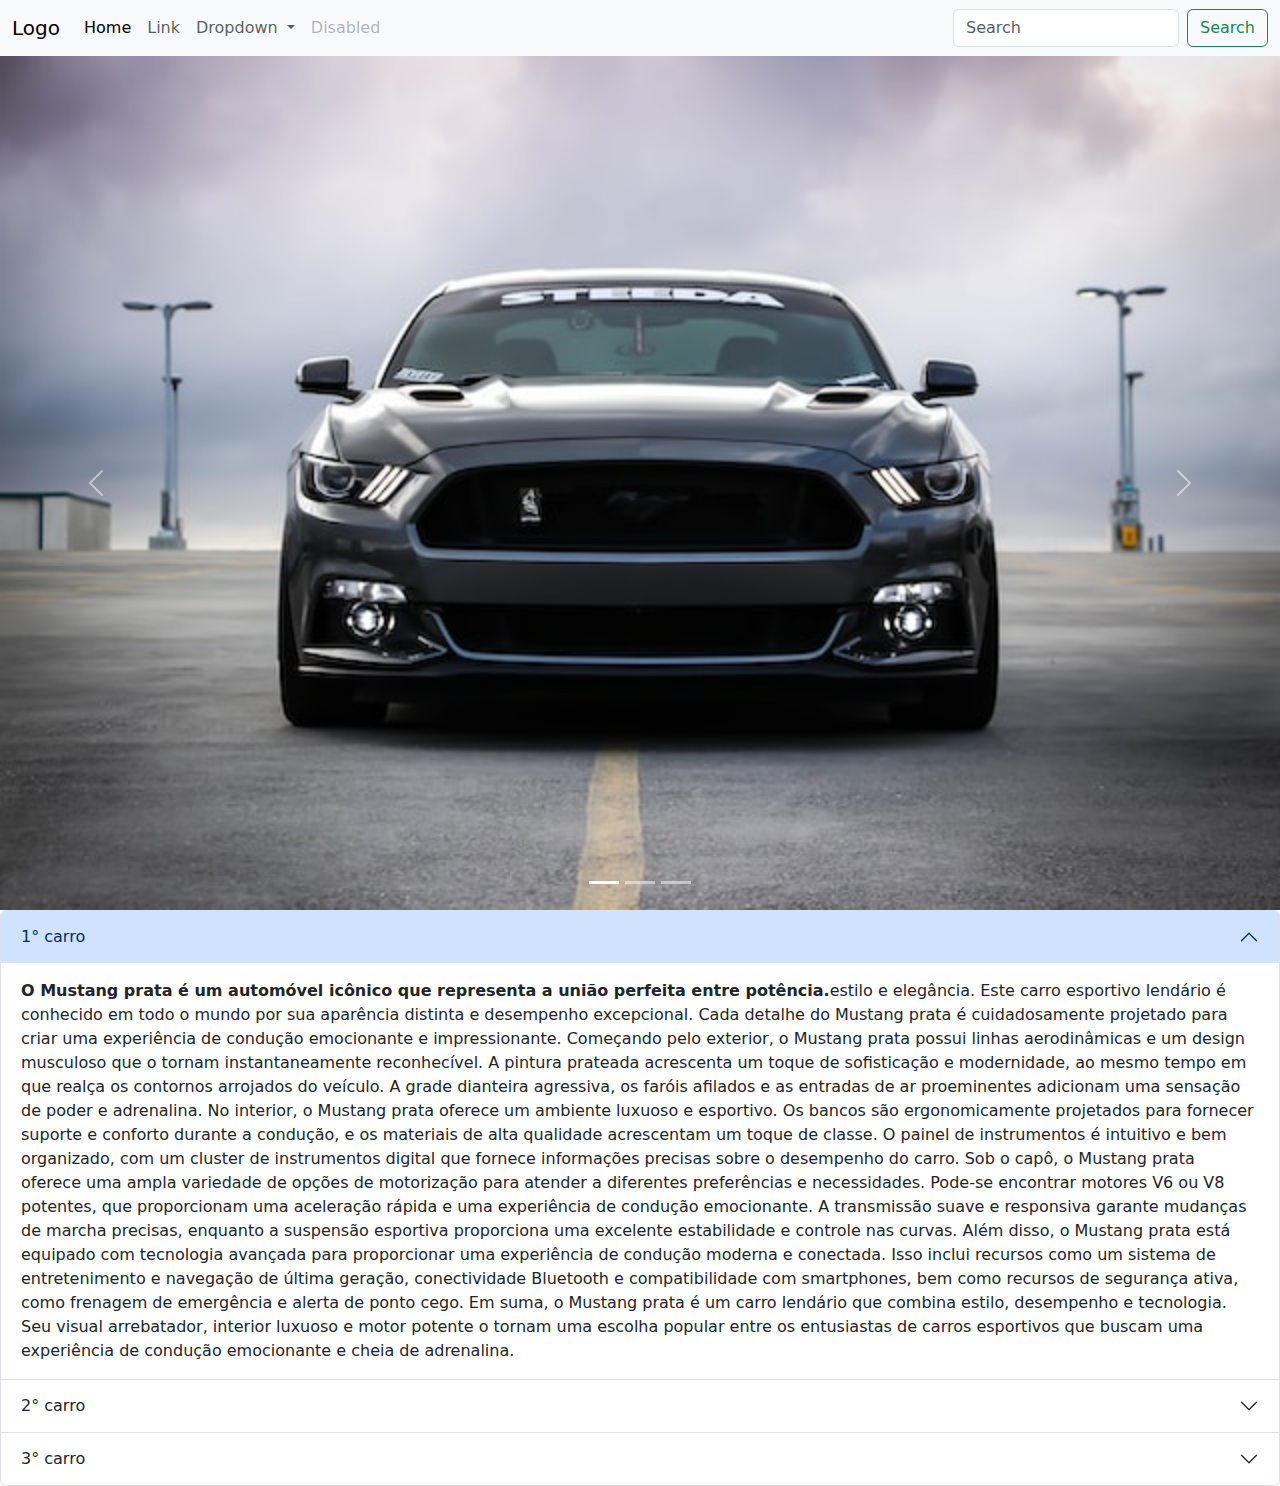
==== desafio_parada_31/index.html @ b6927ae2 "site criado usando o framework Bootstrap" ====
<!DOCTYPE html>
<html lang="en">

<head>
    <meta charset="UTF-8">
    <meta name="viewport" content="width=device-width, initial-scale=1.0">
    <link rel="stylesheet" href="https://cdn.jsdelivr.net/npm/bootstrap@5.3.0/dist/css/bootstrap.min.css">
    <script src="https://cdn.jsdelivr.net/npm/bootstrap@5.3.0/dist/js/bootstrap.min.js"></script>
    <title>Desafio 31</title>
</head>

<body>
    <nav class="navbar navbar-expand-lg bg-body-tertiary">
        <div class="container-fluid">
            <a class="navbar-brand" href="#">Logo</a>
            <button class="navbar-toggler" type="button" data-bs-toggle="collapse"
                data-bs-target="#navbarSupportedContent" aria-controls="navbarSupportedContent" aria-expanded="false"
                aria-label="Toggle navigation">
                <span class="navbar-toggler-icon"></span>
            </button>
            <div class="collapse navbar-collapse" id="navbarSupportedContent">
                <ul class="navbar-nav me-auto mb-2 mb-lg-0">
                    <li class="nav-item">
                        <a class="nav-link active" aria-current="page" href="#">Home</a>
                    </li>
                    <li class="nav-item">
                        <a class="nav-link" href="#">Link</a>
                    </li>
                    <li class="nav-item dropdown">
                        <a class="nav-link dropdown-toggle" href="#" role="button" data-bs-toggle="dropdown"
                            aria-expanded="false">
                            Dropdown
                        </a>
                        <ul class="dropdown-menu">
                            <li><a class="dropdown-item" href="#">Action</a></li>
                            <li><a class="dropdown-item" href="#">Another action</a></li>
                            <li>
                                <hr class="dropdown-divider">
                            </li>
                            <li><a class="dropdown-item" href="#">Something else here</a></li>
                        </ul>
                    </li>
                    <li class="nav-item">
                        <a class="nav-link disabled">Disabled</a>
                    </li>
                </ul>
                <form class="d-flex" role="search">
                    <input class="form-control me-2" type="search" placeholder="Search" aria-label="Search">
                    <button class="btn btn-outline-success" type="submit">Search</button>
                </form>
            </div>
        </div>
    </nav>
    <div id="carouselExampleIndicators" class="carousel slide">
        <div class="carousel-indicators">
            <button type="button" data-bs-target="#carouselExampleIndicators" data-bs-slide-to="0" class="active"
                aria-current="true" aria-label="Slide 1"></button>
            <button type="button" data-bs-target="#carouselExampleIndicators" data-bs-slide-to="1"
                aria-label="Slide 2"></button>
            <button type="button" data-bs-target="#carouselExampleIndicators" data-bs-slide-to="2"
                aria-label="Slide 3"></button>
        </div>
        <div class="carousel-inner">
            <div class="carousel-item active">
                <img src="img/joey-banks-YApiWyp0lqo-unsplash.jpg" class="d-block w-100" alt="...">
            </div>
            <div class="carousel-item">
                <img src="img/victor-furtuna-pty6vjMRB1g-unsplash.jpg" class="d-block w-100" alt="...">
            </div>
            <div class="carousel-item">
                <img src="img/stefan-rodriguez-2AovfzYV3rc-unsplash.jpg" class="d-block w-100" alt="...">
            </div>
        </div>

        <button class="carousel-control-prev" type="button" data-bs-target="#carouselExampleIndicators" data-bs-slide="prev">
            <span class="carousel-control-prev-icon" aria-hidden="true"></span>
            <span class="visually-hidden">Previous</span>
        </button>
        <button class="carousel-control-next" type="button" data-bs-target="#carouselExampleIndicators" data-bs-slide="next">
            <span class="carousel-control-next-icon" aria-hidden="true"></span>
            <span class="visually-hidden">Next</span>
        </button>
        </div>





        <div class="accordion" id="accordionExample">
            <div class="accordion-item">
                <h2 class="accordion-header">
                    <button class="accordion-button" type="button" data-bs-toggle="collapse" data-bs-target="#collapseOne"
                        aria-expanded="true" aria-controls="collapseOne">
                        1° carro 
                    </button>
                </h2>
                <div id="collapseOne" class="accordion-collapse collapse show" data-bs-parent="#accordionExample">
                    <div class="accordion-body">
                        <strong>O Mustang prata é um automóvel icônico que representa a união perfeita entre potência.</strong>estilo e elegância. Este carro esportivo lendário é conhecido em todo o mundo por sua aparência distinta e desempenho excepcional. Cada detalhe do Mustang prata é cuidadosamente projetado para criar uma experiência de condução emocionante e impressionante.

                        Começando pelo exterior, o Mustang prata possui linhas aerodinâmicas e um design musculoso que o tornam instantaneamente reconhecível. A pintura prateada acrescenta um toque de sofisticação e modernidade, ao mesmo tempo em que realça os contornos arrojados do veículo. A grade dianteira agressiva, os faróis afilados e as entradas de ar proeminentes adicionam uma sensação de poder e adrenalina.
                        
                        No interior, o Mustang prata oferece um ambiente luxuoso e esportivo. Os bancos são ergonomicamente projetados para fornecer suporte e conforto durante a condução, e os materiais de alta qualidade acrescentam um toque de classe. O painel de instrumentos é intuitivo e bem organizado, com um cluster de instrumentos digital que fornece informações precisas sobre o desempenho do carro.
                        
                        Sob o capô, o Mustang prata oferece uma ampla variedade de opções de motorização para atender a diferentes preferências e necessidades. Pode-se encontrar motores V6 ou V8 potentes, que proporcionam uma aceleração rápida e uma experiência de condução emocionante. A transmissão suave e responsiva garante mudanças de marcha precisas, enquanto a suspensão esportiva proporciona uma excelente estabilidade e controle nas curvas.
                        
                        Além disso, o Mustang prata está equipado com tecnologia avançada para proporcionar uma experiência de condução moderna e conectada. Isso inclui recursos como um sistema de entretenimento e navegação de última geração, conectividade Bluetooth e compatibilidade com smartphones, bem como recursos de segurança ativa, como frenagem de emergência e alerta de ponto cego.
                        
                        Em suma, o Mustang prata é um carro lendário que combina estilo, desempenho e tecnologia. Seu visual arrebatador, interior luxuoso e motor potente o tornam uma escolha popular entre os entusiastas de carros esportivos que buscam uma experiência de condução emocionante e cheia de adrenalina.
                    </div>
                </div>
            </div>
            <div class="accordion-item">
                <h2 class="accordion-header">
                    <button class="accordion-button collapsed" type="button" data-bs-toggle="collapse"
                        data-bs-target="#collapseTwo" aria-expanded="false" aria-controls="collapseTwo">
                        2° carro
                    </button>
                </h2>
                <div id="collapseTwo" class="accordion-collapse collapse" data-bs-parent="#accordionExample">
                    <div class="accordion-body">
                        <strong>O Fusca cinza com teto solar de couro preto é uma interpretação moderna e elegante do clássico automóvel que conquistou o coração de milhões de pessoas ao redor do mundo.</strong>Combinando o charme atemporal do Fusca com toques contemporâneos, essa versão traz um estilo distintivo e detalhes de alta qualidade.

                        O exterior do Fusca cinza é envolto em uma pintura cinza sofisticada, que confere ao veículo uma aparência discreta e refinada. Suas linhas arredondadas e silhueta inconfundível mantêm a essência nostálgica do Fusca original, enquanto os detalhes cromados adicionam um toque de brilho e elegância. O teto solar de couro preto é um destaque adicional, proporcionando uma experiência de condução única e permitindo que a luz do sol entre na cabine.
                        
                        Ao entrar no interior do Fusca, você é recebido por um ambiente acolhedor e luxuoso. Os bancos revestidos em couro preto são confortáveis e estilizados, proporcionando um suporte adequado para os ocupantes. Os detalhes cromados no painel e nas saídas de ar destacam a atenção aos detalhes, enquanto os acabamentos em madeira ou alumínio adicionam um toque de sofisticação.
                        
                        O painel de instrumentos é moderno e intuitivo, com um cluster de instrumentos digital que exibe todas as informações necessárias para o motorista. Os recursos de tecnologia incluem um sistema de entretenimento com tela sensível ao toque, conectividade Bluetooth e compatibilidade com smartphones, permitindo que você desfrute de uma experiência conectada durante suas viagens.
                        
                        Em termos de desempenho, o Fusca cinza com teto solar de couro preto oferece um equilíbrio entre potência e eficiência. Seu motor ágil proporciona uma condução divertida e responsiva, enquanto a suspensão ajustada garante estabilidade e conforto nas estradas. A transmissão suave permite mudanças de marcha precisas, complementando a experiência de condução agradável.
                        
                        Além disso, o Fusca cinza está equipado com recursos de segurança avançados, como controle de estabilidade, sistema de freios antibloqueio (ABS) e airbags, garantindo a proteção dos ocupantes em caso de colisões ou situações imprevistas.
                        
                        Em suma, o Fusca cinza com teto solar de couro preto combina a nostalgia do clássico com elementos modernos e luxuosos. Seu design icônico, interior elegante, tecnologia avançada e desempenho equilibrado fazem dele uma opção atraente para aqueles que desejam ter uma experiência de condução única, unindo a história do Fusca com o conforto e estilo contemporâneo.
                    </div>
                </div>
            </div>
            <div class="accordion-item">
                <h2 class="accordion-header">
                    <button class="accordion-button collapsed" type="button" data-bs-toggle="collapse"
                        data-bs-target="#collapseThree" aria-expanded="false" aria-controls="collapseThree">
                        3° carro
                    </button>
                </h2>
                <div id="collapseThree" class="accordion-collapse collapse" data-bs-parent="#accordionExample">
                    <div class="accordion-body">
                        <strong>O Camaro azul metálico esportivo é um carro que incorpora o poder, a agressividade e o estilo arrebatador de um verdadeiro ícone automobilístico.</strong> Com sua aparência imponente e linhas aerodinâmicas, o Camaro azul metálico é um símbolo de desempenho e sofisticação.

                        O exterior desse Camaro é envolvido em uma deslumbrante pintura azul metálica, que adiciona um brilho intenso e uma sensação de luxo ao veículo. A cor vibrante realça as curvas musculosas e a postura atlética do Camaro, tornando-o uma verdadeira obra de arte sobre rodas. Detalhes em preto, como a grade dianteira, as entradas de ar e as rodas, criam um contraste marcante e reforçam a aparência esportiva.
                        
                        Ao adentrar no interior do Camaro azul metálico, você se depara com um ambiente envolvente e voltado para o desempenho. Os bancos esportivos são projetados para oferecer suporte e conforto, enquanto os materiais de alta qualidade, como couro e detalhes em alumínio, proporcionam um toque de luxo. O painel de instrumentos é moderno e ergonômico, com controles intuitivos e uma tela sensível ao toque que oferece acesso fácil às configurações do veículo.
                        
                        Sob o capô, o Camaro azul metálico abriga um motor potente que garante uma experiência de condução emocionante. Pode ser equipado com um motor V8 de alta performance, capaz de produzir uma aceleração impressionante e uma trilha sonora empolgante. A transmissão eficiente permite trocas de marcha suaves e rápidas, proporcionando uma experiência de condução esportiva e envolvente.
                        
                        Além disso, o Camaro azul metálico está equipado com tecnologia avançada para melhorar a experiência do motorista. Isso inclui um sistema de entretenimento e navegação com tela sensível ao toque, conectividade Bluetooth e suporte para integração de smartphones. Recursos de segurança, como controle de estabilidade, sistema de freios antibloqueio (ABS) e airbags, estão presentes para garantir a segurança dos ocupantes.
                        
                        Em resumo, o Camaro azul metálico esportivo é um carro que combina desempenho de alta potência, design marcante e tecnologia avançada. Sua presença imponente na estrada, interior luxuoso, motor potente e recursos de última geração fazem dele uma escolha emocionante para os entusiastas de carros esportivos que desejam uma experiência de condução empolgante e cheia de adrenalina.
                    </div>
                </div>
            </div>
        </div>
</body>

</html>
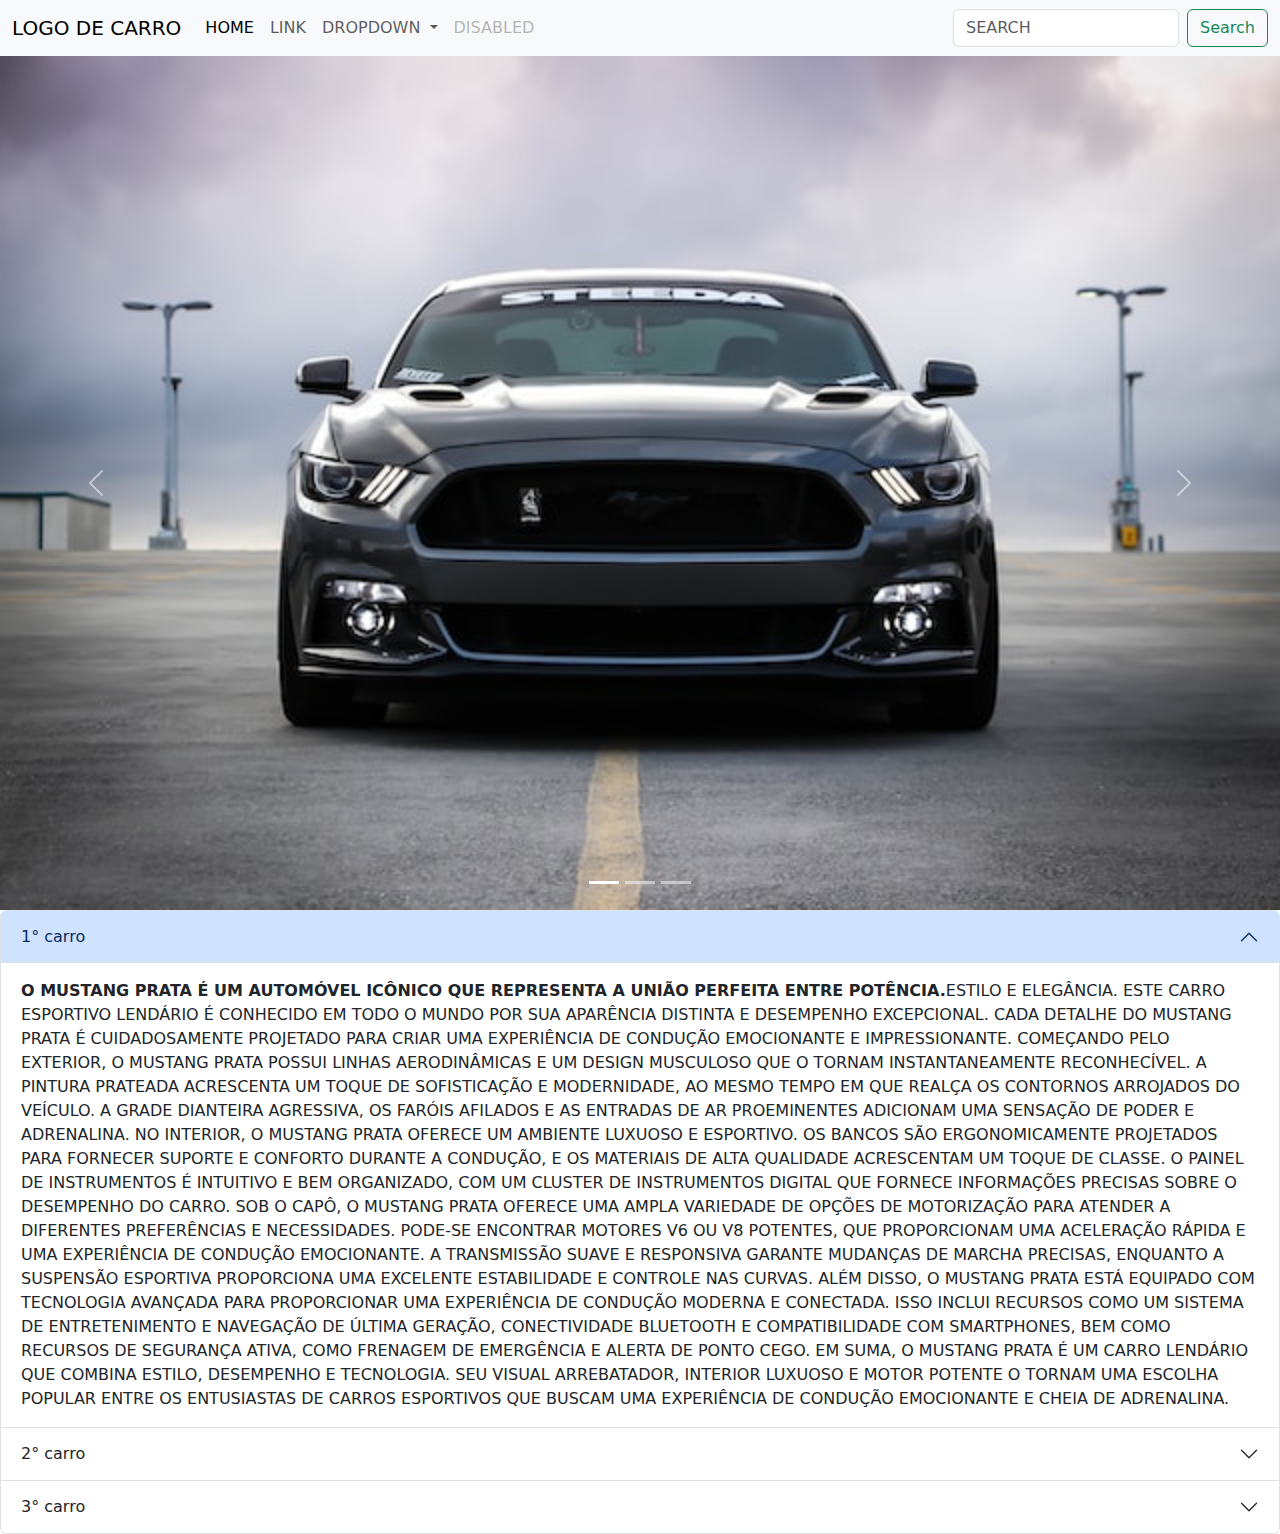
==== commit 8ad0553a: "texto upcase" ====
--- a/desafio_parada_31/index.html
+++ b/desafio_parada_31/index.html
@@ -1,18 +1,19 @@
 <!DOCTYPE html>
-<html lang="en">
+<html lang="pt-br">
 
 <head>
     <meta charset="UTF-8">
     <meta name="viewport" content="width=device-width, initial-scale=1.0">
     <link rel="stylesheet" href="https://cdn.jsdelivr.net/npm/bootstrap@5.3.0/dist/css/bootstrap.min.css">
     <script src="https://cdn.jsdelivr.net/npm/bootstrap@5.3.0/dist/js/bootstrap.min.js"></script>
+    <link rel="stylesheet" href="style.css">
     <title>Desafio 31</title>
 </head>
 
 <body>
     <nav class="navbar navbar-expand-lg bg-body-tertiary">
         <div class="container-fluid">
-            <a class="navbar-brand" href="#">Logo</a>
+            <a class="navbar-brand" href="#">Logo de carro</a>
             <button class="navbar-toggler" type="button" data-bs-toggle="collapse"
                 data-bs-target="#navbarSupportedContent" aria-controls="navbarSupportedContent" aria-expanded="false"
                 aria-label="Toggle navigation">
--- a/desafio_parada_31/style.css
+++ b/desafio_parada_31/style.css
@@ -0,0 +1,7 @@
+*{
+    text-transform: uppercase;
+}
+
+nav{
+    background-color: black;
+}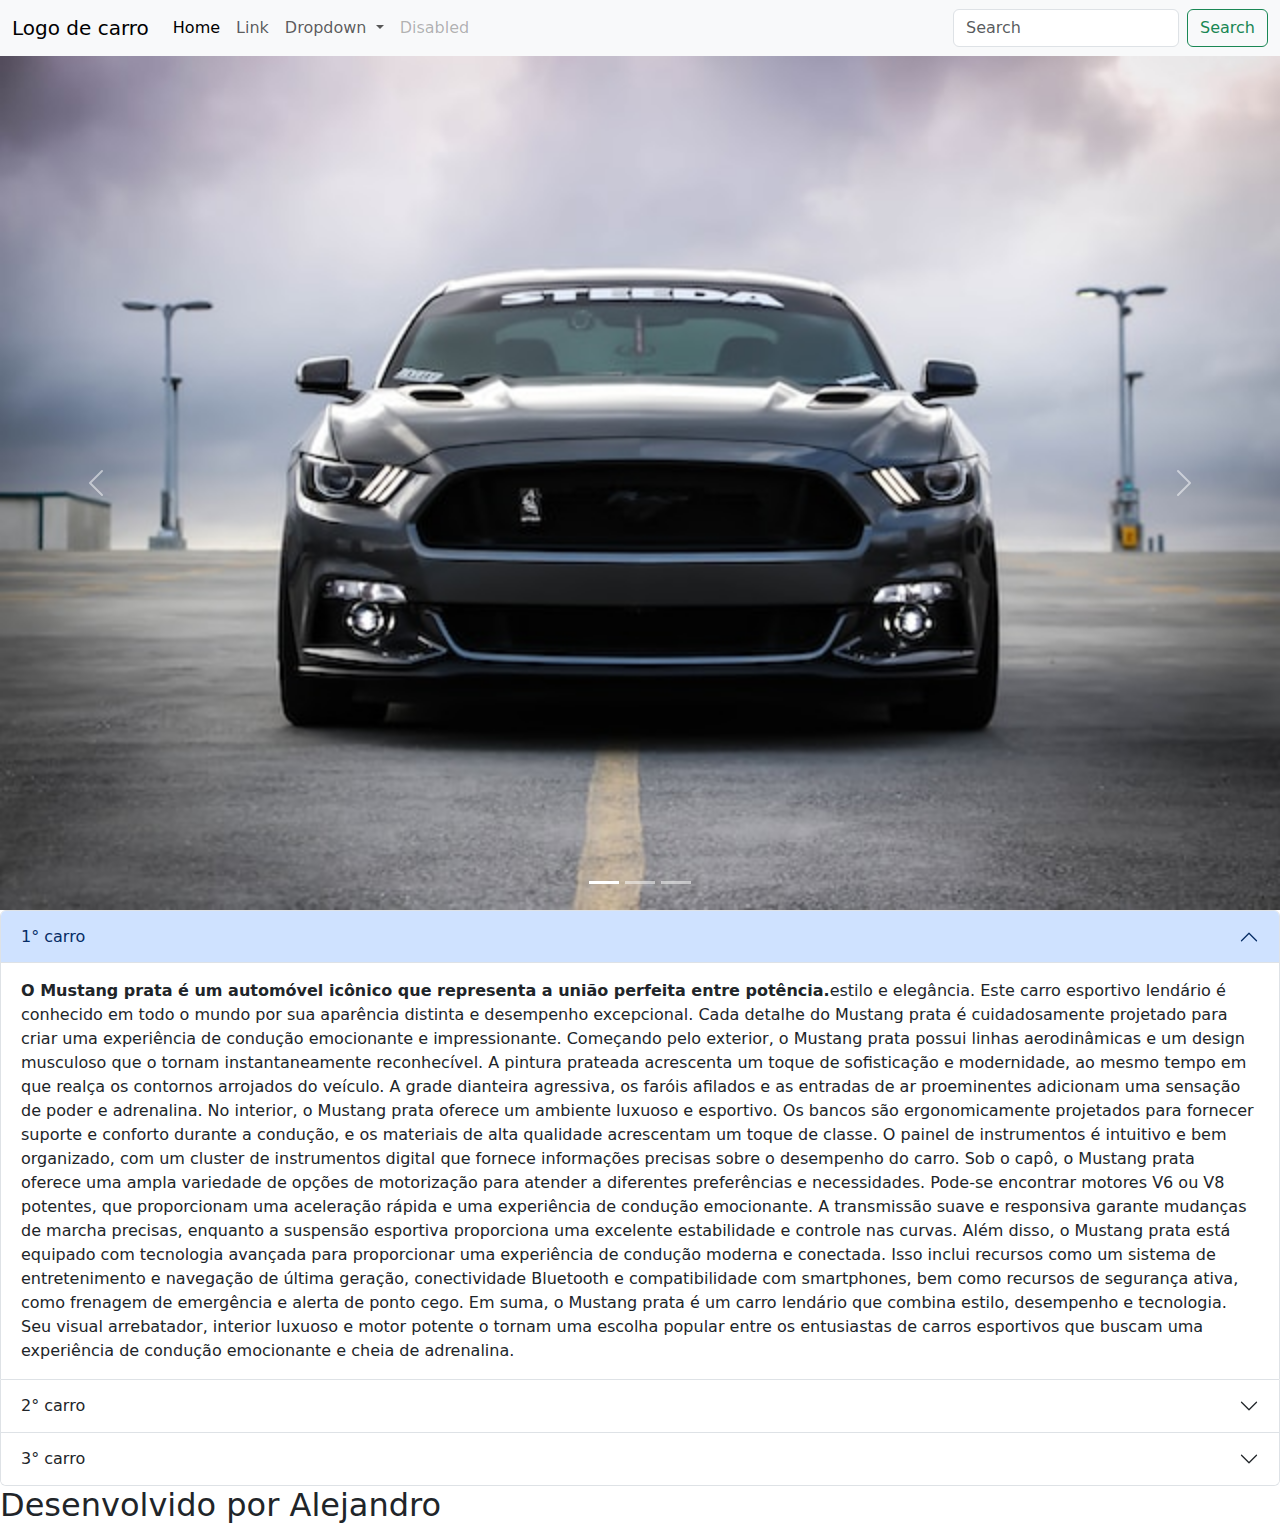
==== commit bc6bdc7c: "criei a branch Desenvolvimento" ====
--- a/desafio_parada_31/index.html
+++ b/desafio_parada_31/index.html
@@ -160,6 +160,9 @@
                 </div>
             </div>
         </div>
+        <footer>
+            <h2>Desenvolvido por Alejandro</h2>
+        </footer>
 </body>
 
 </html>